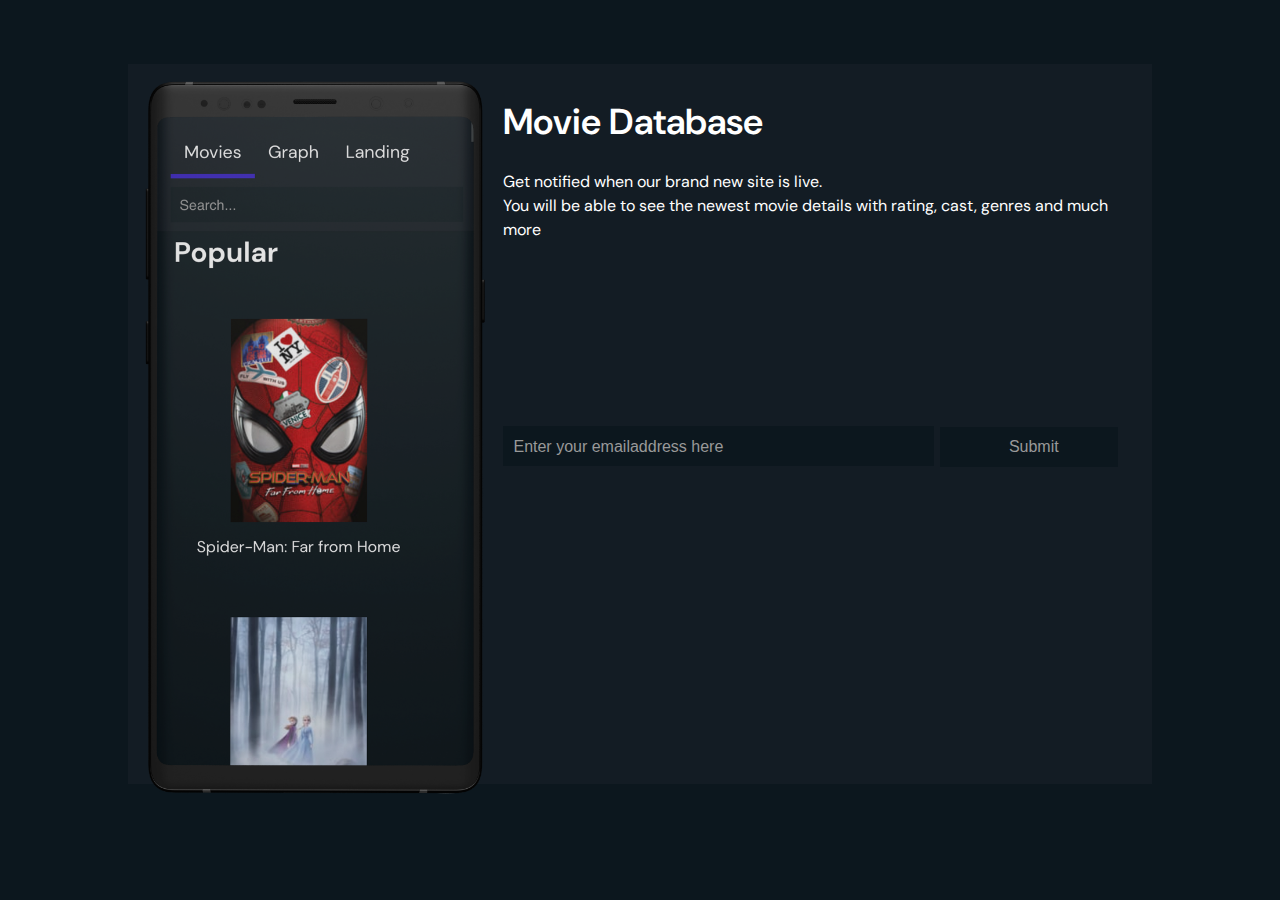
==== landing.html @ 914a203c "push" ====
<!doctype html>
<html lang="en">

<head>
    <meta charset="utf-8">
    <meta http-equiv="x-ua-compatible" content="ie=edge">
    <title>The Open Movie Database Landing Page</title>
    <meta name="description" content="Eindopdracht (Movie Database)">
    <meta name="viewport" content="width=device-width, initial-scale=1.0">

    <link rel="stylesheet" href="./css/normalize.css">
    <link rel="stylesheet" href="./css/screen.css">
    <link href="https://fonts.googleapis.com/css?family=DM+Sans:400,500,700&display=swap" rel="stylesheet">
</head>

<body>
    <div class="c-landing_box">
        <div class="c-landing-area1">
            <img src="./img/Mockup.png" class="c-landing-mockup" alt="Mockup">
        </div>
        <div class="c-landing-area2">
            <div class="c-landing-input">
                <h1>Movie Database</h1>
                <div>Get notified when our brand new site is live.</div>
                <div>You will be able to see the newest movie details with rating, cast, genres and much more</div>
                <input type="text" name="email" id="email" placeholder="Enter your emailaddress here"><input
                    type="submit" value="Submit">
            </div>
        </div>
    </div>

</body>

</html>
---- css/screen.css ----
/*------------------------------------*\
#Variables
\*------------------------------------*/

:root {
    /* colors */
    --dark-x-grey: rgb(1, 6, 8);
    --dark-grey: #0C171E;
    --light-grey: #131C24;
    --x-light-grey: #999;

    --light-pink: #e4177d;

    --light-blue: #351bc9;

    --gradient-grey: linear-gradient(180deg, rgba(37, 51, 64, 1) 0%, rgba(19, 28, 36, 1) 100%);
    /* Shadows */
    --shadow-neutral: 0 2px 6px rgba(0, 0, 0, .04);

    /* border radius */

    /* transitions */
    --transition-alpha: .5s;

    /* grid */
    --grid-baseline: 5px;
}

/*------------------------------------*\
#GENERIC
\*------------------------------------*/

/*
    Generic: Page
    ---
    Global page styles + universal box-sizing:
*/

html {
    font-size: 16px;
    line-height: 1.5;
    font-family: 'DM Sans', sans-serif;
    color: #fff;
    box-sizing: border-box;
    -webkit-font-smoothing: antialiased;
    -moz-osx-font-smoothing: grayscale;
    background: var(--dark-grey);
}

*,
*:before,
*:after {
    box-sizing: inherit;
}

/*
* Remove text-shadow in selection highlight:
* https://twitter.com/miketaylr/status/12228805301
*
* Customize the background color to match your design.
*/

::-moz-selection {
    background: var(--light-pink);
    color: white;
    text-shadow: none;
}

::selection {
    background: var(--light-pink);
    color: white;
    text-shadow: none;
}

/*------------------------------------*\
#Elements
\*------------------------------------*/

/*
Elements: Images
---
Default markup for images to make them responsive
*/

/*
    Elements: typography
    ---
    Default markup for typographic elements
*/

h1,
h2,
h3 {
    font-weight: 600;
}

h1 {
    font-size: 36px;
    line-height: 48px;
    margin: 0 0 24px;
}

h2 {
    font-size: 32px;
    line-height: 40px;
    margin: 0 0 24px;
}

h3 {
    font-size: 26px;
    line-height: 32px;
    margin: 0 0 24px;
}

h4,
h5,
h6 {
    font-size: 16px;
    font-weight: 600;
    line-height: 24px;
    margin: 0 0 24px;
}

p,
ol,
ul,
dl,
table,
address,
figure {
    margin: 0 0 24px;
}

ul,
ol {
    padding-left: 24px;
}

li ul,
li ol {
    margin-bottom: 0;
}

blockquote {
    font-style: normal;
    font-size: 23px;
    line-height: 32px;
    margin: 0 0 24px;
}

blockquote * {
    font-size: inherit;
    line-height: inherit;
}

figcaption {
    font-weight: 400;
    font-size: 12px;
    line-height: 16px;
    margin-top: 8px;
}

hr {
    border: 0;
    height: 1px;
    background: LightGrey;
    margin: 0 0 24px;
}

a {
    transition: all var(--transition-alpha);
    color: var(--color-alpha);
    outline-color: var(--color-alpha);
    outline-width: medium;
    outline-offset: 2px;
}

a:visited,
a:active {
    color: var(--color-alpha);
}

a:hover,
a:focus {
    color: var(--color-alpha-light);
}

label,
input {
    display: inline-block;
}

select {
    width: 100%;
}

input::placeholder {
    color: var(--color-neutral);
}

input:disabled {
    cursor: not-allowed;
}

input:focus {
    outline: none;
}

/*------------------------------------*\
#OBJECTS
\*------------------------------------*/

/*
    Objects: Row
    ---
    Creates a horizontal row that stretches the viewport and adds padding around children
*/

.o-row {
    position: relative;
    padding: 24px 24px 0;
}

/*
    Objects: Container
    ---
    Creates a horizontal container that sets de global max-width
*/

.o-container {
    margin-left: auto;
    margin-right: auto;
    max-width: 79.5em;
    /* 79.5 * 16px = 1272 */
    width: 100%;
}

/*
    Objects: List
    ---
    Small reusable object to remove default list styling from lists
*/

.o-list {
    list-style: none;
    padding: 0;
}

/*
    Object: Button reset
    ---
    Small button reset object
*/

.o-button-reset {
    border: none;
    margin: 0;
    padding: 0;
    width: auto;
    overflow: visible;
    background: transparent;

    /* inherit font & color from ancestor */
    color: inherit;
    font: inherit;

    /* Normalize `line-height`. Cannot be changed from `normal` in Firefox 4+. */
    line-height: normal;

    /* Corrects font smoothing for webkit */
    -webkit-font-smoothing: inherit;
    -moz-osx-font-smoothing: inherit;

    /* Corrects inability to style clickable `input` types in iOS */
    -webkit-appearance: none;
}

/*
    Object: Hide accessible
    ---
    Accessibly hide any element
*/

.o-hide-accessible {
    position: absolute;
    width: 1px;
    height: 1px;
    padding: 0;
    margin: -1px;
    overflow: hidden;
    clip: rect(0, 0, 0, 0);
    border: 0;
}

/*------------------------------------*\
#COMPONENTS
\*------------------------------------*/

/*
    Component: App
    ---
    Website main app
*/
.fas {
    margin-right: 5px;
    color: #fff;

}

.c-app {
    min-height: auto;
}

.c-app__topbar {
    background: var(--light-grey);
    box-shadow: var(--shadow-neutral);
    overflow: hidden;
}

.c-app__main {
    margin: 1%;
    transition: var(--transition-alpha);
    clear: both;
}

.c-logo {
    fill: white;
    height: 75%;
    margin: 10px 20px 0px 20px;
    float: left;
    transition: var(--transition-alpha);
}

.c-search {
    float: right;
    margin-right: 15px;
    width: 15vw;
}

.c-search input {
    padding: 2px 0px 0px 10px;
    border: none;
    background-color: var(--dark-grey);
    color: var(--x-light-grey);
    height: 40px;
    width: 100%;
    transition: var(--transition-alpha);
}

.c-search input:hover {
    box-shadow: 0 5px 0px 0px var(--light-pink);
    color: white;

}

.c-search input:focus {
    color: white;
    border: none;
    outline: 1px solid var(--light-pink);

}

.c-logo:hover {
    fill: var(--light-pink);
    height: 75%;
    margin: 10px 20px 0px 20px;
    float: left;
    margin-left: 30px;
    margin-right: 30px;
}

.c-main-nav ul {
    padding: 0;
    margin: 15px;
}

.c-main-nav__item {
    list-style: none;
    align-items: center;
    transition: 0.2s ease-in-out;
    float: left;
    font-size: 20px;
    padding: 10px;
    font-weight: 400;
}

.is-selected {
    border-bottom: solid 5px var(--light-blue);
}

.c-main-nav__item a {
    padding: var(--grid-baseline);
    text-decoration: none;
    color: white;
    width: 100%;
}

.c-main-nav__item:hover {
    border-bottom: solid 5px var(--light-pink);
    margin-left: 15px;
    margin-right: 15px;
}

.c-graph {
    padding: 0px 40px 80px 40px;

}

.c-movies {
    transition: var(--transition-alpha);
}

@media screen and (min-width: 65rem) {
    .c-app {
        display: grid;
        grid-template-columns: auto;
        grid-template-rows: calc(var(--grid-baseline) * 14) auto;
    }
}

@media (min-width: 0px) {
    .c-movies {
        display: grid;
        grid-template-columns: repeat(1, 1fr);
    }
}

@media (max-width: 760px) {
    .c-search {
        float: left;
        margin-top: 10px;
        width: 100%;
        padding: 0px 15px 10px 15px;
    }

    h2 {
        padding-left: 15px;
    }

    .c-graph {
        padding: 0px 10px;
    }
}

@media (max-width: 1040px) {
    .c-logo {
        display: none;
    }
}

@media (min-width: 568px) {
    .c-movies {
        display: grid;
        grid-template-columns: repeat(2, 1fr);
    }
}

@media (min-width: 768px) {
    .c-movies {
        display: grid;
        grid-template-columns: repeat(3, 1fr);
    }
}

@media (min-width: 1000px) {
    .c-movies {
        grid-template-columns: repeat(4, 1fr);
        display: grid;
    }
}

@media (min-width: 1330px) {
    .c-movies {
        grid-template-columns: repeat(6, 1fr);
        display: grid;
    }
}

@media (min-width: 1850px) {
    .c-movies {
        display: grid;
        grid-template-columns: repeat(8, 1fr);
    }
}

.c-movies__item {
    display: grid;
    margin: 15px;
    grid-template-columns: 1fr;
    grid-template-rows: auto;
    grid-template-areas: "ge2"
        "ge1";
    padding-top: 15px;
    width: 80%;
    padding: 5%;
    transition: var(--transition-alpha);
}

.c-movies__item:hover {
    background: var(--gradient-grey);
    transition: var(--transition-alpha);
    margin: 20px;
}


.c-grid-element1 {
    grid-area: ge1;
    font-size: 18px;
    margin: auto;
    margin-top: 15px;
    text-align: center;
}

.c-movies__item_details {
    color: var(--x-light-grey);
    font-weight: 400px;
    font-size: 13px;
    display: none;
    margin: 0px;
}

.c-movies__item_details i {
    color: var(--x-light-grey);
    font-size: 13px;
}

.c-grid-element2 {
    grid-area: ge2;
    margin: auto;
}

.c-modal {
    display: none;
    position: fixed;
    z-index: 0;
    left: 0;
    top: 0;
    width: 100%;
    height: 100%;
    background-color: rgba(0, 0, 0, 0.822);
}

.c-modal_content {
    width: 90vw;
    height: 90vh;
    position: relative;
    background-color: var(--light-grey);
    z-index: 1;
    margin: 5% 0px 5% 0px;
    margin: auto;
    margin-top: 5%;
    overflow: scroll;
}

.close {
    color: var(--x-light-grey);
    float: right;
    padding-right: 20px;
    font-size: 40px;
    font-weight: bold;
}

.close:hover,
.close:focus {
    color: var(--light-pink);
    text-decoration: none;
    cursor: pointer;
    transition: var(--transition-alpha);
}

.c-modal_content .c-backdrop {
    background-color: var(--light-grey);
    position: absolute;
    z-index: -1;
    opacity: .1;
    width: 100%;
    height: 100%;
    background-size: cover;
    background-repeat: no-repeat;
}

.c-modal_content__top {
    display: flex;
    flex-wrap: wrap;
}

.c-modal_content__title {
    padding: 40px 0px 0px 40px;
    font-size: 90px;
    font-weight: 600;
}

.c-modal-content__small-details {
    color: var(--x-light-grey);
    padding: 0px 0px 20px 45px;
}

.c-modal-content__small-details i {
    color: var(--x-light-grey);
}

.c-modal_content__genres {
    padding: 20px 40px 0px 40px;
}

.c-modal_content__genre {
    padding: 20px;
    margin: 10px;
    background: var(--gradient-grey);
    box-shadow: 1px 1px 5px var(--dark-x-grey);
    height: fit-content;
}

.c-modal_content__genre:hover {
    border: 1px solid var(--light-pink);
    transition: var(--transition-alpha);
}

.c-model-content__genres-line {
    display: flex;
    flex-wrap: nowrap;
    overflow: scroll;
}

.c-model-content__prods-line {
    display: flex;
    flex-wrap: nowrap;
    overflow: scroll;
}

.c-modal_content__prods {
    padding: 20px 40px 0px 40px;
}

.c-modal_content__prod {
    padding: 20px;
    margin: 10px;
    background: var(--gradient-grey);
    box-shadow: 1px 1px 5px var(--dark-x-grey);
    text-align: center;
    height: fit-content;
}

.c-modal_content__prod:hover {
    border: 1px solid var(--light-pink);
    transition: var(--transition-alpha);
}

.c-prod-name {
    margin-top: 10px;
}

.c-model-content__casts-line {
    display: flex;
    flex-wrap: nowrap;
    overflow: scroll;
}

.c-modal_content__casts {
    padding: 20px 40px 0px 40px;
}

.c-modal_content__cast {
    padding: 20px;
    margin: 10px;
    background: var(--gradient-grey);
    box-shadow: 1px 1px 5px var(--dark-x-grey);
    text-align: center;
    height: fit-content;
}

.c-modal_content__cast img {
    margin-bottom: 15px;
    width: 100px;
}

.c-modal_content__cast_character {
    font-size: 15px;
    color: var(--x-light-grey);
}

.c-modal_content__cast:hover {
    border: 1px solid var(--light-pink);
    transition: var(--transition-alpha);
}

.c-modal_content__overview {
    padding: 0px 40px 0px 40px;
}

.c-modal_content__overview h3 {}


@media (max-width: 700px) {

    .c-modal_content__title {
        padding: 40px 0px 0px 40px;
        font-size: 60px;
        font-weight: 600;
    }

}

@media screen and (min-width: 65rem) {
    .c-landing_box {
        background: var(--light-grey);
        margin: 5% auto;
        width: 80vw;
        height: 80vh;
        display: grid;
        grid-template-columns: 1fr 2fr;
        grid-area: "l1 l2";
    }
}

.c-landing-area1 {
    grid-area: "l1";
}

.c-landing-area2 {
    grid-area: "l2";
}

.c-landing-mockup {
    width: 100%;
    margin: 5%;
}

.c-landing-mockup:hover {
    width: 103%;
    transition: var(--transition-alpha);
}

.c-landing-input {
    margin: 5%;
}

.c-landing-input input[type='text'] {
    width: 70%;
    margin-top: 30%;
    padding: 2px 0px 0px 10px;
    border: none;
    background-color: var(--dark-grey);
    color: var(--x-light-grey);
    height: 40px;
    transition: var(--transition-alpha);
}

.c-landing-input input[type='text']:hover {
    box-shadow: 0 5px 0px 0px var(--light-pink);
    color: white;

}

.c-landing-input input[type='text']:focus {
    color: white;
    border: none;
    outline: 1px solid var(--light-pink);

}

.c-landing-input input[type='submit'] {
    width: 29%;
    margin-left: 1%;
    padding: 2px 0px 0px 10px;
    border: none;
    background-color: var(--dark-grey);
    color: var(--x-light-grey);
    height: 40px;
    transition: var(--transition-alpha);
}

.c-landing-input input[type='submit']:hover {
    box-shadow: 0 5px 0px 0px var(--light-pink);
}

.c-landing-input input[type='submit']:active {
    outline: 1px solid var(--light-pink);
    color: var(--light-pink);
}

/*------------------------------------*\
#UTILITIES
\*------------------------------------*/

/*
    Utilities: spacing
    ---
    Utility classes to put specific margins and paddings onto elements
*/

.u-pt-clear {
    padding-top: 0 !important;
}

.u-mb-clear {
    margin-bottom: 0 !important;
}

.u-mb-xs {
    margin-bottom: 4px !important;
}

.u-mb-sm {
    margin-bottom: 8px !important;
}

.u-mb-md {
    margin-bottom: 16px !important;
}

.u-mb-lg {
    margin-bottom: 32px !important;
}

.u-mb-xl {
    margin-bottom: 48px !important;
}

/*
    Utilities: max-width
    ---
    Utility classes to put specific max widths onto elements
*/

.u-max-width-xs {
    max-width: 27em !important;
}

.u-max-width-sm {
    max-width: 32em !important;
}

.u-max-width-md {
    max-width: 50em !important;
}

.u-max-width-lg {
    max-width: 63.5em !important;
}

.u-max-width-none {
    max-width: none !important;
}


/*
    Utilities: align
    ---
    Utility classes align text or components
*/

.u-align-text-center {
    text-align: center;
}

.u-align-center {
    margin: 0 auto;
}

/*
    Utilities: text
    Utility classes to create smaller or bigger test
*/

.u-text-sm {
    font-size: 14px;
}

/*------------------------------------*\
#MEDIA
\*------------------------------------*/

/*
    Media Queries
    ---
    EXAMPLE Media Queries for Responsive Design.
    These examples override the primary ('mobile first') styles.
    USE THEM INLINE!
*/

/* Extra small devices (portrait phones, less than 576px)
No media query since this is the default in mobile first design
*/

/* Small devices (landscape phones, 576px and up)
@media (min-width: 576px) {}
*/

/* Medium devices (tablets, 768px and up)
@media (min-width: 768px) {}
*/

/* Large devices (landscape tablets, desktops, 992px and up)
@media (min-width: 992px) {}
*/

/* Extra large devices (large desktops, 1200px and up)
@media (min-width: 1200px) {}
*/

/*
    Print styles.
    ---
    Inlined to avoid the additional HTTP request:
    http://www.phpied.com/delay-loading-your-print-css/
*/

@media print {

    *,
    *:before,
    *:after {
        background: transparent !important;
        color: #000 !important;
        /* Black prints faster:
        http://www.sanbeiji.com/archives/953 */
        box-shadow: none !important;
        text-shadow: none !important;
    }

    a,
    a:visited {
        text-decoration: underline;
    }

    a[href]:after {
        content: " ("attr(href) ")";
    }

    abbr[title]:after {
        content: " ("attr(title) ")";
    }

    /*
    * Don't show links that are fragment identifiers,
    * or use the `javascript:` pseudo protocol
    */
    a[href^="#"]:after,
    a[href^="javascript:"]:after {
        content: "";
    }

    pre {
        white-space: pre-wrap !important;
    }

    pre,
    blockquote {
        border: 1px solid #999;
        page-break-inside: avoid;
    }

    /*
    * Printing Tables:
    * http://css-discuss.incutio.com/wiki/Printing_Tables
    */
    thead {
        display: table-header-group;
    }

    tr,
    img {
        page-break-inside: avoid;
    }

    p,
    h2,
    h3 {
        orphans: 3;
        widows: 3;
    }

    h2,
    h3 {
        page-break-after: avoid;
    }
}
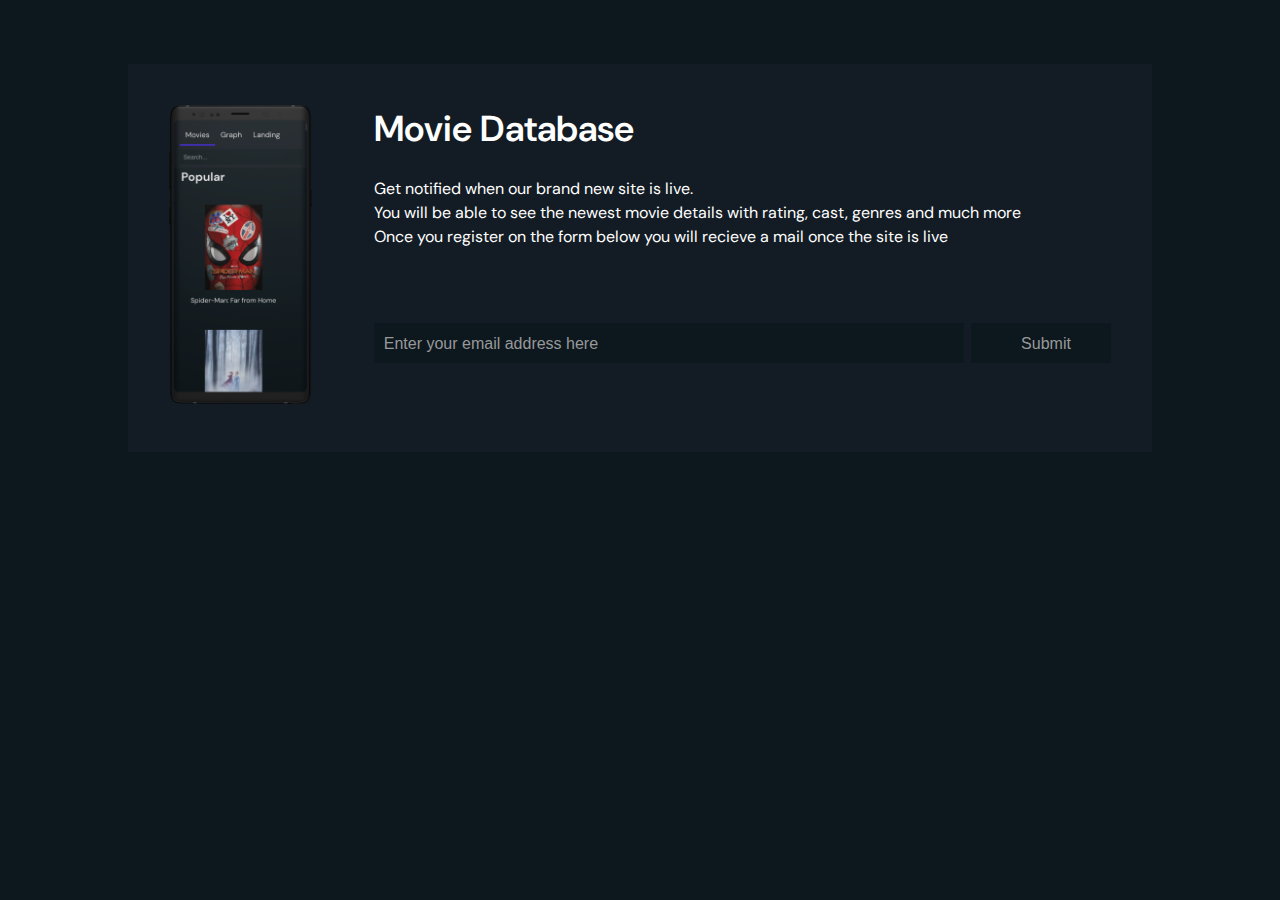
==== commit 7179c1b5: "push" ====
--- a/landing.html
+++ b/landing.html
@@ -19,13 +19,16 @@
             <img src="./img/Mockup.png" class="c-landing-mockup" alt="Mockup">
         </div>
         <div class="c-landing-area2">
-            <div class="c-landing-input">
-                <h1>Movie Database</h1>
-                <div>Get notified when our brand new site is live.</div>
-                <div>You will be able to see the newest movie details with rating, cast, genres and much more</div>
-                <input type="text" name="email" id="email" placeholder="Enter your emailaddress here"><input
-                    type="submit" value="Submit">
-            </div>
+            <form action="/" method="post">
+                <div class="c-landing-input">
+                    <h1>Movie Database</h1>
+                    <div>Get notified when our brand new site is live.</div>
+                    <div>You will be able to see the newest movie details with rating, cast, genres and much more</div>
+                    <div>Once you register on the form below you will recieve a mail once the site is live</div>
+                    <input type="email" name="email" id="email" placeholder="Enter your email address here"
+                        required><input type="submit" value="Submit">
+                </div>
+            </form>
         </div>
     </div>
 
--- a/css/screen.css
+++ b/css/screen.css
@@ -701,17 +701,16 @@
 
 }
 
-@media screen and (min-width: 65rem) {
-    .c-landing_box {
-        background: var(--light-grey);
-        margin: 5% auto;
-        width: 80vw;
-        height: 80vh;
-        display: grid;
-        grid-template-columns: 1fr 2fr;
-        grid-area: "l1 l2";
-    }
-}
+.c-landing_box {
+    background: var(--light-grey);
+    margin: 5% auto;
+    width: 80vw;
+    height: auto;
+    display: grid;
+    grid-template-columns: 1fr 4fr;
+    grid-area: "l1 l2";
+}
+
 
 .c-landing-area1 {
     grid-area: "l1";
@@ -722,12 +721,11 @@
 }
 
 .c-landing-mockup {
-    width: 100%;
-    margin: 5%;
+    width: 70%;
+    margin: 20%;
 }
 
 .c-landing-mockup:hover {
-    width: 103%;
     transition: var(--transition-alpha);
 }
 
@@ -735,9 +733,9 @@
     margin: 5%;
 }
 
-.c-landing-input input[type='text'] {
-    width: 70%;
-    margin-top: 30%;
+.c-landing-input input[type='email'] {
+    width: 80%;
+    margin-top: 10%;
     padding: 2px 0px 0px 10px;
     border: none;
     background-color: var(--dark-grey);
@@ -746,13 +744,13 @@
     transition: var(--transition-alpha);
 }
 
-.c-landing-input input[type='text']:hover {
+.c-landing-input input[type='email']:hover {
     box-shadow: 0 5px 0px 0px var(--light-pink);
     color: white;
 
 }
 
-.c-landing-input input[type='text']:focus {
+.c-landing-input input[type='email']:focus {
     color: white;
     border: none;
     outline: 1px solid var(--light-pink);
@@ -760,7 +758,7 @@
 }
 
 .c-landing-input input[type='submit'] {
-    width: 29%;
+    width: 19%;
     margin-left: 1%;
     padding: 2px 0px 0px 10px;
     border: none;
@@ -772,11 +770,38 @@
 
 .c-landing-input input[type='submit']:hover {
     box-shadow: 0 5px 0px 0px var(--light-pink);
+    color: white;
 }
 
 .c-landing-input input[type='submit']:active {
     outline: 1px solid var(--light-pink);
     color: var(--light-pink);
+}
+
+@media (max-width: 800px) {
+    .c-landing-mockup {
+        width: 50%;
+        margin-right: auto;
+        margin-left: auto;
+        display: table;
+    }
+
+    .c-landing_box {
+        grid-template-rows: auto auto;
+        grid-template-columns: auto;
+        grid-area: "l1"
+            "l2";
+    }
+
+    .c-landing-input input[type='submit'] {
+        width: 100%;
+        margin: 0;
+    }
+
+    .c-landing-input input[type='email'] {
+        margin-bottom: 2%;
+        width: 100%;
+    }
 }
 
 /*------------------------------------*\
